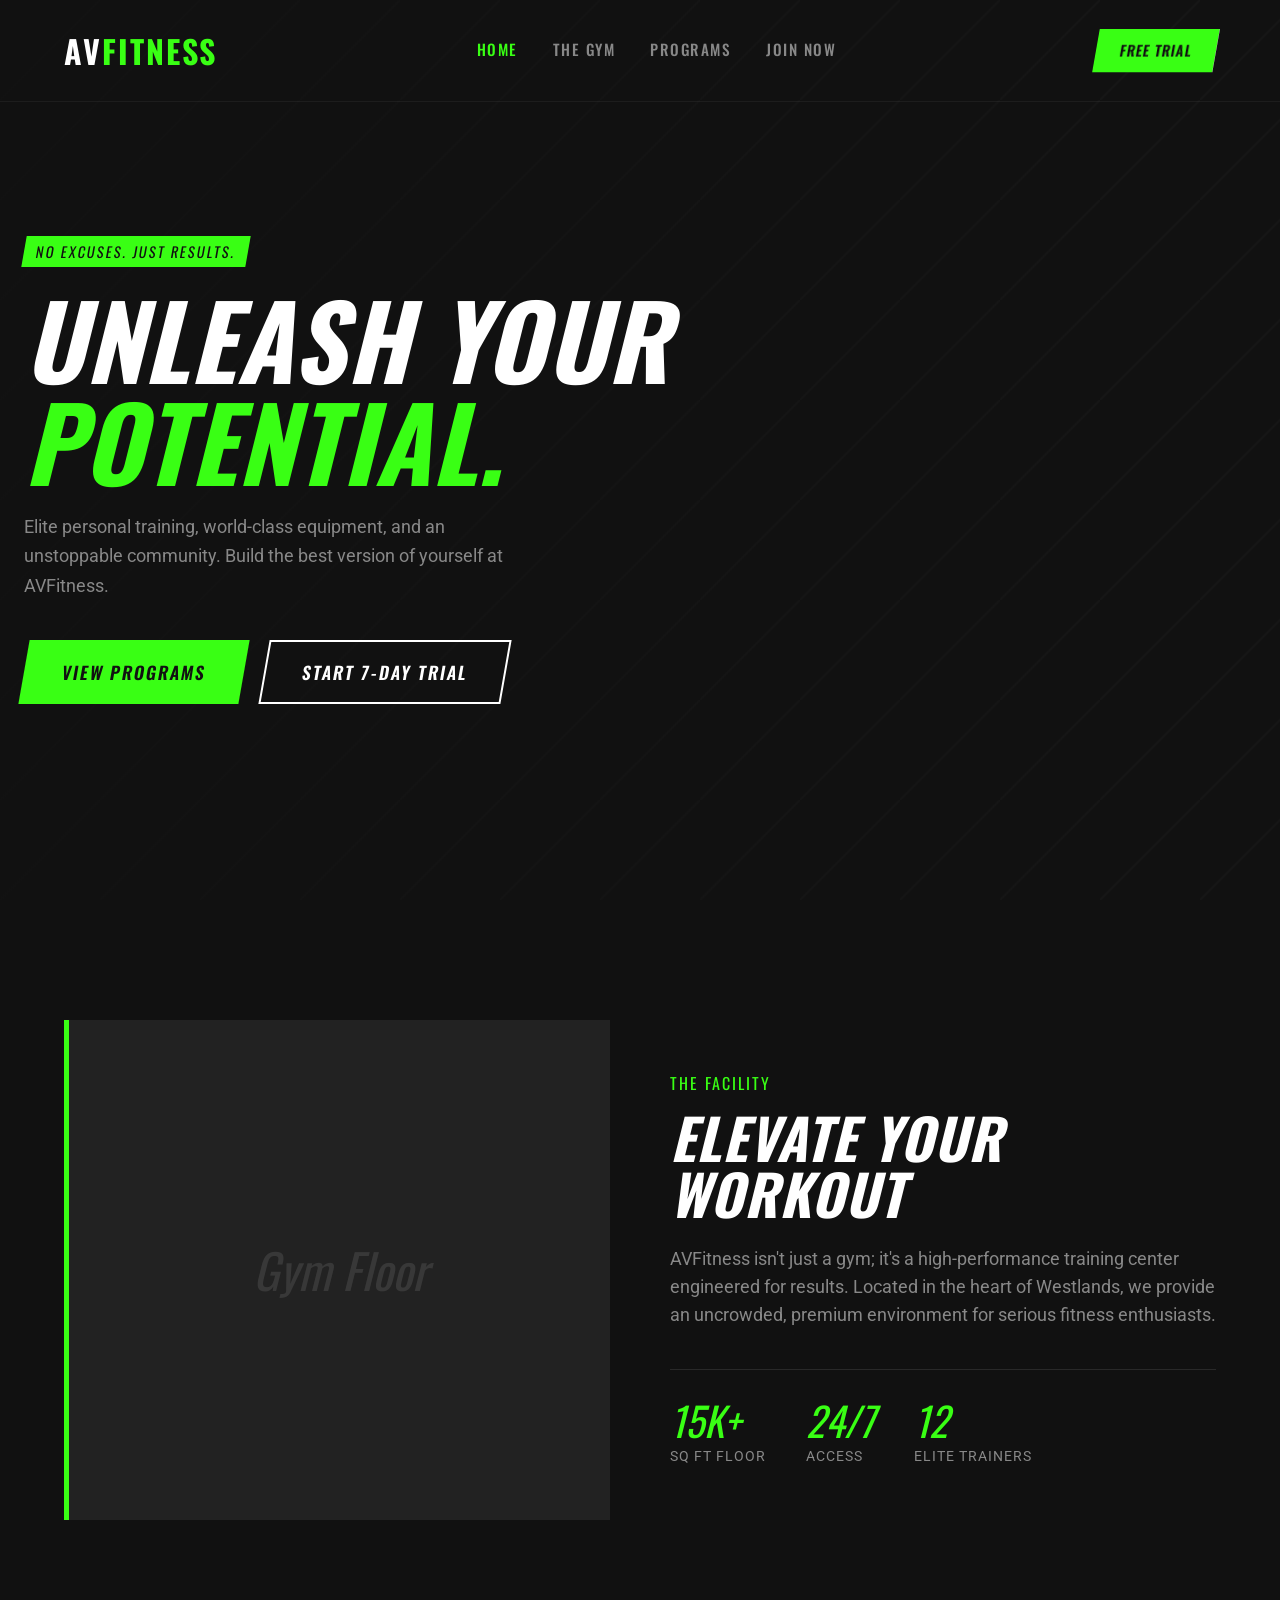
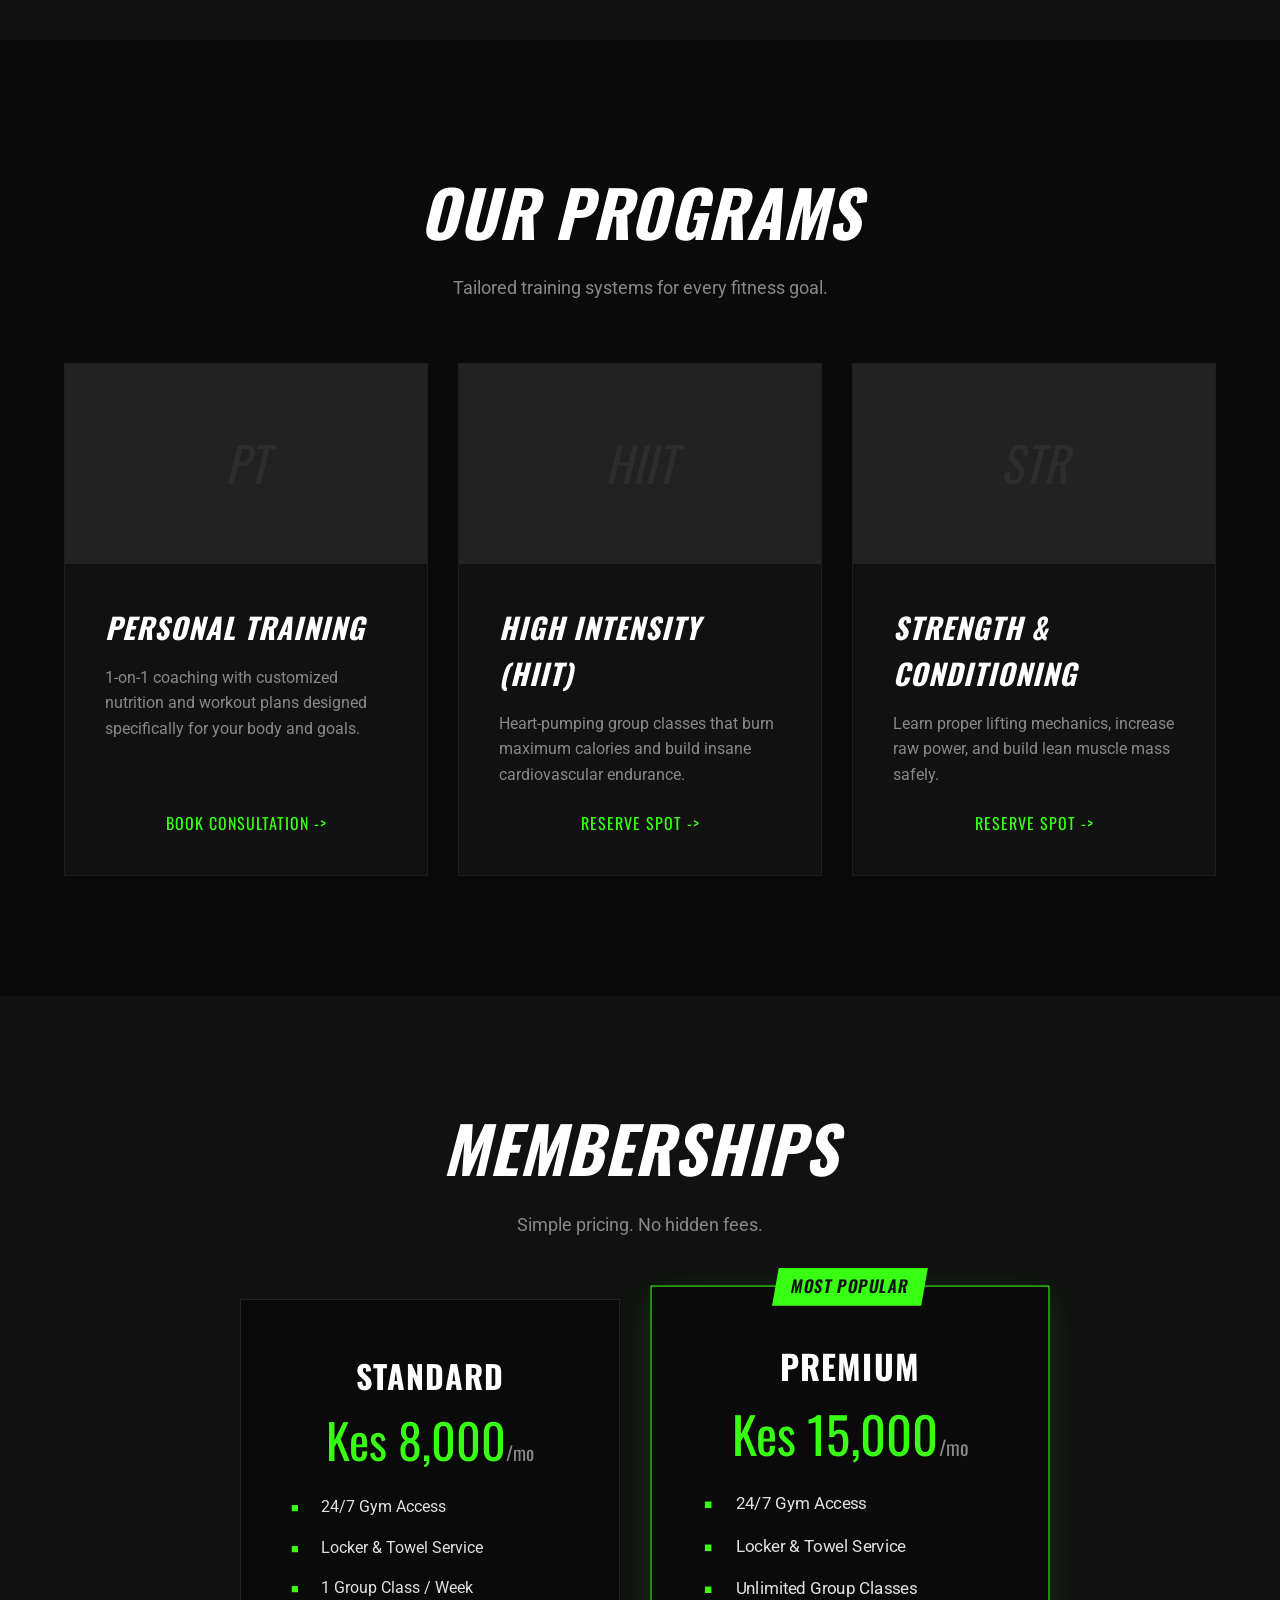
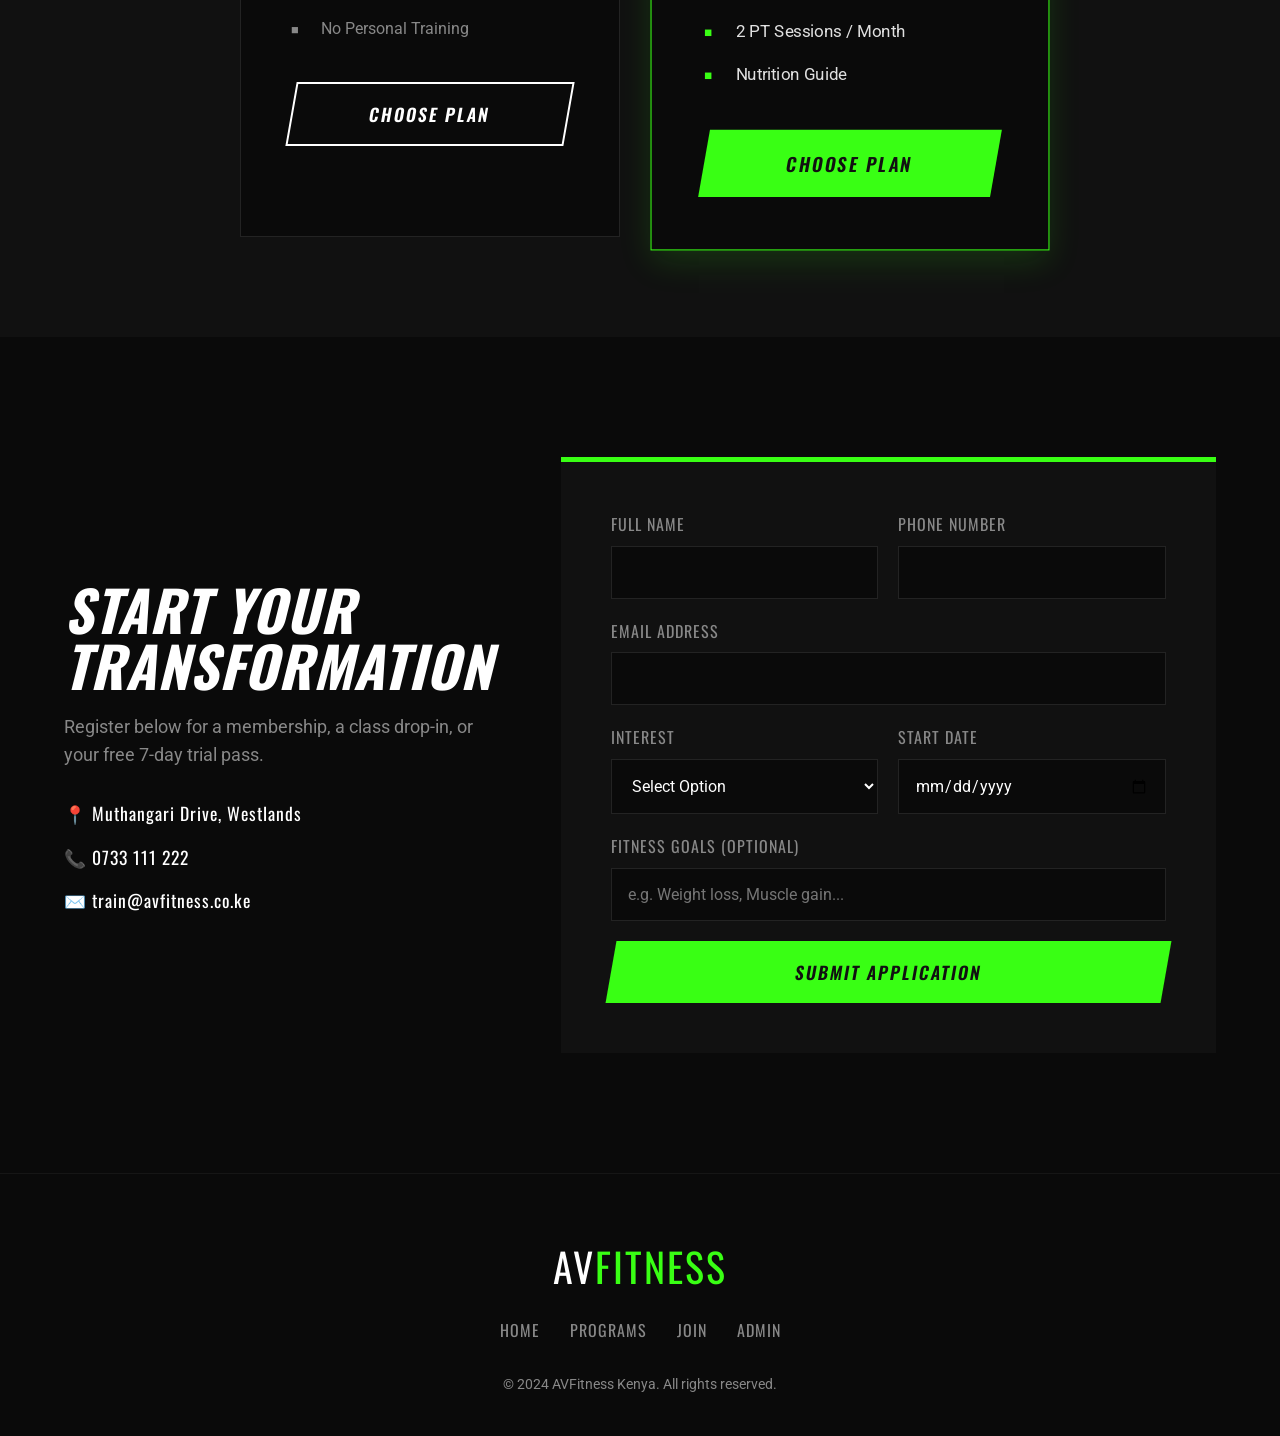
==== index.html @ c587ef17 "Initial commit: AVFitness Kenya" ====
<!DOCTYPE html>
<html lang="en">
<head>
    <meta charset="UTF-8"><meta name="viewport" content="width=device-width,initial-scale=1.0">
    <title>AVFitness Kenya | High-End Gym & Personal Training</title>
    <meta name="description" content="Nairobi's premier fitness destination. State-of-the-art equipment, elite personal trainers, and high-intensity classes to help you achieve your goals.">
    <link href="https://fonts.googleapis.com/css2?family=Oswald:wght@400;500;600;700&family=Roboto:wght@300;400;500;700;900&display=swap" rel="stylesheet">
    <link rel="stylesheet" href="style.css">
</head>
<body>
    <nav class="navbar" id="navbar"><div class="nav-container">
        <a href="#home" class="nav-logo">AV<span>FITNESS</span></a>
        <ul class="nav-links" id="navLinks"><li><a href="#home" class="nav-link active">Home</a></li><li><a href="#about" class="nav-link">The Gym</a></li><li><a href="#programs" class="nav-link">Programs</a></li><li><a href="#booking" class="nav-link">Join Now</a></li></ul>
        <a href="#booking" class="nav-cta">Free Trial</a>
        <button class="hamburger" id="hamburger"><span></span><span></span><span></span></button>
    </div></nav>

    <header id="home" class="hero">
        <div class="hero-bg"></div>
        <div class="hero-content">
            <span class="hero-badge">No Excuses. Just Results.</span>
            <h1>UNLEASH YOUR<br><span class="accent">POTENTIAL.</span></h1>
            <p class="hero-sub">Elite personal training, world-class equipment, and an unstoppable community. Build the best version of yourself at AVFitness.</p>
            <div class="hero-actions">
                <a href="#programs" class="btn btn-primary">View Programs</a>
                <a href="#booking" class="btn btn-outline">Start 7-Day Trial</a>
            </div>
        </div>
    </header>

    <section id="about" class="section dark-section">
        <div class="container"><div class="split-grid">
            <div class="split-img">Gym Floor</div>
            <div class="split-content">
                <span class="tag">The Facility</span>
                <h2>ELEVATE YOUR WORKOUT</h2>
                <p>AVFitness isn't just a gym; it's a high-performance training center engineered for results. Located in the heart of Westlands, we provide an uncrowded, premium environment for serious fitness enthusiasts.</p>
                <div class="stats-row">
                    <div class="stat"><div class="stat-num">15K+</div><div class="stat-label">Sq Ft Floor</div></div>
                    <div class="stat"><div class="stat-num">24/7</div><div class="stat-label">Access</div></div>
                    <div class="stat"><div class="stat-num">12</div><div class="stat-label">Elite Trainers</div></div>
                </div>
            </div>
        </div></div>
    </section>

    <section id="programs" class="section bg-light">
        <div class="container">
            <div class="section-header"><h2>OUR PROGRAMS</h2><p>Tailored training systems for every fitness goal.</p></div>
            <div class="prog-grid">
                <div class="prog-card">
                    <div class="prog-img img-1">PT</div>
                    <div class="prog-content">
                        <h3>Personal Training</h3>
                        <p>1-on-1 coaching with customized nutrition and workout plans designed specifically for your body and goals.</p>
                        <button class="btn-text" onclick="bookProg('Personal Training')">Book Consultation -></button>
                    </div>
                </div>
                <div class="prog-card">
                    <div class="prog-img img-2">HIIT</div>
                    <div class="prog-content">
                        <h3>High Intensity (HIIT)</h3>
                        <p>Heart-pumping group classes that burn maximum calories and build insane cardiovascular endurance.</p>
                        <button class="btn-text" onclick="bookProg('HIIT Class')">Reserve Spot -></button>
                    </div>
                </div>
                <div class="prog-card">
                    <div class="prog-img img-3">STR</div>
                    <div class="prog-content">
                        <h3>Strength & Conditioning</h3>
                        <p>Learn proper lifting mechanics, increase raw power, and build lean muscle mass safely.</p>
                        <button class="btn-text" onclick="bookProg('Strength Conditioning')">Reserve Spot -></button>
                    </div>
                </div>
            </div>
        </div>
    </section>

    <section class="pricing-section">
        <div class="container">
            <div class="section-header"><h2>MEMBERSHIPS</h2><p>Simple pricing. No hidden fees.</p></div>
            <div class="price-grid">
                <div class="price-card">
                    <h3>Standard</h3>
                    <div class="price">Kes 8,000<span>/mo</span></div>
                    <ul class="price-list">
                        <li>24/7 Gym Access</li>
                        <li>Locker & Towel Service</li>
                        <li>1 Group Class / Week</li>
                        <li class="disabled">No Personal Training</li>
                    </ul>
                    <a href="#booking" class="btn btn-outline btn-full" onclick="bookProg('Standard Membership')">Choose Plan</a>
                </div>
                <div class="price-card featured">
                    <div class="badge">Most Popular</div>
                    <h3>Premium</h3>
                    <div class="price">Kes 15,000<span>/mo</span></div>
                    <ul class="price-list">
                        <li>24/7 Gym Access</li>
                        <li>Locker & Towel Service</li>
                        <li>Unlimited Group Classes</li>
                        <li>2 PT Sessions / Month</li>
                        <li>Nutrition Guide</li>
                    </ul>
                    <a href="#booking" class="btn btn-primary btn-full" onclick="bookProg('Premium Membership')">Choose Plan</a>
                </div>
            </div>
        </div>
    </section>

    <section id="booking" class="section booking-section">
        <div class="container"><div class="booking-wrap">
            <div class="booking-info">
                <h2>START YOUR TRANSFORMATION</h2>
                <p>Register below for a membership, a class drop-in, or your free 7-day trial pass.</p>
                <div class="contact-details">
                    <p>📍 Muthangari Drive, Westlands</p>
                    <p>📞 0733 111 222</p>
                    <p>✉️ train@avfitness.co.ke</p>
                </div>
            </div>
            <div class="booking-form-box">
                <form id="bookingForm">
                    <div class="form-row"><div class="form-group"><label>Full Name</label><input type="text" name="name" required></div><div class="form-group"><label>Phone Number</label><input type="tel" name="phone" required></div></div>
                    <div class="form-group"><label>Email Address</label><input type="email" name="email" required></div>
                    <div class="form-row"><div class="form-group"><label>Interest</label><select name="interest" id="interestSelect" required><option value="">Select Option</option><option>Free 7-Day Trial</option><option>Standard Membership</option><option>Premium Membership</option><option>Personal Training</option><option>HIIT Class</option><option>Strength Conditioning</option></select></div><div class="form-group"><label>Start Date</label><input type="date" name="date" required></div></div>
                    <div class="form-group"><label>Fitness Goals (Optional)</label><input type="text" name="goals" placeholder="e.g. Weight loss, Muscle gain..."></div>
                    <button type="submit" class="btn btn-primary btn-full">Submit Application</button>
                </form>
            </div>
        </div></div>
    </section>

    <footer class="footer"><div class="container">
        <div class="f-logo">AV<span>FITNESS</span></div>
        <div class="f-links">
            <a href="#home">Home</a>
            <a href="#programs">Programs</a>
            <a href="#booking">Join</a>
            <a href="admin.html">Admin</a>
        </div>
        <p class="copyright">© 2024 AVFitness Kenya. All rights reserved.</p>
    </div></footer>

    <div class="toast" id="toast"></div>
    <script src="script.js"></script>
</body></html>
---- style.css ----
/* AVFitness Kenya — Neon Green #39FF14 | Charcoal #111111 | White #FFFFFF */
*,*::before,*::after{margin:0;padding:0;box-sizing:border-box}
:root{--primary:#111111;--primary-light:#222222;--accent:#39FF14;--accent-hover:#2ce50e;--bg:#0a0a0a;--white:#ffffff;--text:#e0e0e0;--text-light:#888888;--shadow:0 10px 30px rgba(57,255,20,0.15);--radius:4px;--transition:0.3s ease}
html{scroll-behavior:smooth}body{font-family:'Roboto',sans-serif;background:var(--bg);color:var(--text);line-height:1.6;overflow-x:hidden}
h1,h2,h3,h4{font-family:'Oswald',sans-serif;text-transform:uppercase;color:var(--white);letter-spacing:1px}
.container{max-width:1200px;margin:0 auto;padding:0 24px}a{text-decoration:none;color:inherit;transition:var(--transition)}

.btn{display:inline-flex;align-items:center;padding:16px 36px;font-family:'Oswald',sans-serif;font-weight:600;font-size:1.1rem;letter-spacing:2px;text-transform:uppercase;border:2px solid transparent;cursor:pointer;transition:var(--transition);transform:skewX(-10deg)}.btn span{transform:skewX(10deg)}
.btn-primary{background:var(--accent);color:var(--primary)}.btn-primary:hover{background:var(--accent-hover);box-shadow:var(--shadow)}
.btn-outline{background:transparent;color:var(--white);border-color:var(--white)}.btn-outline:hover{background:var(--white);color:var(--primary)}
.btn-text{background:none;border:none;color:var(--accent);font-family:'Oswald',sans-serif;font-size:1rem;text-transform:uppercase;letter-spacing:1px;cursor:pointer}.btn-text:hover{color:var(--white)}
.btn-full{width:100%;justify-content:center}

.navbar{position:fixed;top:0;left:0;right:0;z-index:1000;padding:25px 0;transition:var(--transition);background:transparent;border-bottom:1px solid rgba(255,255,255,0.05)}.navbar.scrolled{background:var(--primary);padding:15px 0}
.nav-container{max-width:1200px;margin:0 auto;padding:0 24px;display:flex;align-items:center;justify-content:space-between}
.nav-logo{font-family:'Oswald',sans-serif;font-size:2rem;font-weight:700;color:var(--white);letter-spacing:2px}.nav-logo span{color:var(--accent)}
.nav-links{display:flex;list-style:none;gap:35px}.nav-link{color:var(--text-light);font-size:0.95rem;text-transform:uppercase;letter-spacing:1.5px;font-weight:500;font-family:'Oswald',sans-serif}.nav-link:hover,.nav-link.active{color:var(--accent)}
.nav-cta{padding:10px 24px;background:var(--accent);color:var(--primary);font-family:'Oswald',sans-serif;font-size:0.9rem;text-transform:uppercase;letter-spacing:1px;transform:skewX(-10deg);font-weight:600}.nav-cta:hover{background:var(--white)}
.hamburger{display:none;background:none;border:none;cursor:pointer;padding:8px}.hamburger span{display:block;width:24px;height:3px;background:var(--white);margin:5px 0;transition:var(--transition)}

.hero{min-height:100vh;display:flex;align-items:center;padding:120px 24px 80px;position:relative;background:linear-gradient(90deg,rgba(17,17,17,0.95) 0%,rgba(17,17,17,0.7) 100%),url('data:image/svg+xml;utf8,<svg width="100" height="100" xmlns="http://www.w3.org/2000/svg"><rect width="100" height="100" fill="%23111"/><line x1="0" y1="100" x2="100" y2="0" stroke="%23222" stroke-width="2"/></svg>')}
.hero-content{position:relative;z-index:2;max-width:700px}
.hero-badge{display:inline-block;color:var(--primary);background:var(--accent);padding:4px 12px;font-family:'Oswald',sans-serif;font-size:0.9rem;text-transform:uppercase;letter-spacing:2px;margin-bottom:20px;transform:skewX(-10deg)}
.hero h1{font-size:clamp(4rem,8vw,6.5rem);line-height:1;margin-bottom:20px;font-style:italic}.hero h1 .accent{color:var(--accent)}
.hero-sub{font-size:1.15rem;color:var(--text-light);margin-bottom:40px;max-width:500px}
.hero-actions{display:flex;gap:20px;flex-wrap:wrap}

.section{padding:120px 0}.dark-section{background:var(--primary)}
.section-header{text-align:center;margin-bottom:60px}
.tag{display:inline-block;color:var(--accent);font-family:'Oswald',sans-serif;font-size:1rem;letter-spacing:2px;margin-bottom:12px;text-transform:uppercase}
.section-header h2{font-size:clamp(3rem,5vw,4rem);margin-bottom:12px;font-style:italic}.section-header p{color:var(--text-light);font-size:1.1rem}

.split-grid{display:grid;grid-template-columns:1fr 1fr;gap:60px;align-items:center}
.split-img{height:500px;background:var(--primary-light);border-left:5px solid var(--accent);display:flex;align-items:center;justify-content:center;color:rgba(255,255,255,0.1);font-family:'Oswald',sans-serif;font-size:3rem;font-style:italic}
.split-content h2{font-size:3.5rem;margin-bottom:24px;line-height:1;font-style:italic}.split-content p{color:var(--text-light);margin-bottom:40px;font-size:1.1rem}
.stats-row{display:flex;gap:40px;border-top:1px solid rgba(255,255,255,0.1);padding-top:30px}
.stat-num{font-family:'Oswald',sans-serif;font-size:2.5rem;color:var(--accent);line-height:1;margin-bottom:5px;font-style:italic}.stat-label{font-size:0.9rem;color:var(--text-light);text-transform:uppercase;letter-spacing:1px}

.prog-grid{display:grid;grid-template-columns:repeat(3,1fr);gap:30px}
.prog-card{background:var(--primary);border:1px solid rgba(255,255,255,0.05);transition:var(--transition);display:flex;flex-direction:column}
.prog-card:hover{border-color:var(--accent);transform:translateY(-10px);box-shadow:var(--shadow)}
.prog-img{height:200px;background:var(--primary-light);display:flex;align-items:center;justify-content:center;font-family:'Oswald',sans-serif;font-size:3rem;color:rgba(255,255,255,0.05);font-style:italic}
.prog-content{padding:40px;flex:1;display:flex;flex-direction:column}
.prog-content h3{font-size:1.8rem;margin-bottom:15px;font-style:italic}.prog-content p{color:var(--text-light);margin-bottom:24px;flex:1}

.pricing-section{background:var(--primary);padding:100px 0}
.price-grid{display:grid;grid-template-columns:repeat(2,1fr);gap:40px;max-width:800px;margin:0 auto}
.price-card{background:var(--bg);padding:50px;border:1px solid rgba(255,255,255,0.1);text-align:center;position:relative}
.price-card.featured{border-color:var(--accent);transform:scale(1.05);box-shadow:var(--shadow)}
.badge{position:absolute;top:0;left:50%;transform:translateX(-50%) translateY(-50%) skewX(-10deg);background:var(--accent);color:var(--primary);padding:5px 15px;font-family:'Oswald',sans-serif;text-transform:uppercase;font-weight:600;letter-spacing:1px}
.price-card h3{font-size:2rem;margin-bottom:15px}.price{font-family:'Oswald',sans-serif;font-size:3rem;color:var(--accent);margin-bottom:30px;line-height:1}.price span{font-size:1.2rem;color:var(--text-light)}
.price-list{list-style:none;margin-bottom:40px;text-align:left}.price-list li{margin-bottom:15px;padding-left:30px;position:relative;color:var(--text)}.price-list li::before{content:'■';position:absolute;left:0;color:var(--accent);font-size:0.8rem;top:4px}.price-list li.disabled{color:var(--text-light)}.price-list li.disabled::before{color:var(--text-light)}

.booking-wrap{display:grid;grid-template-columns:1fr 1.5fr;gap:60px;align-items:center}
.booking-info h2{font-size:3.5rem;margin-bottom:20px;line-height:1;font-style:italic}.booking-info p{color:var(--text-light);margin-bottom:30px;font-size:1.1rem}
.contact-details p{margin-bottom:15px;font-family:'Oswald',sans-serif;font-size:1.1rem;letter-spacing:1px;color:var(--white)}

.booking-form-box{background:var(--primary);padding:50px;border-top:5px solid var(--accent)}
.form-row{display:grid;grid-template-columns:1fr 1fr;gap:20px}.form-group{margin-bottom:20px}
.form-group label{display:block;margin-bottom:8px;font-family:'Oswald',sans-serif;color:var(--text-light);text-transform:uppercase;letter-spacing:1px}
.form-group input,.form-group select{width:100%;padding:16px;border:1px solid rgba(255,255,255,0.1);background:var(--bg);color:var(--white);font-family:'Roboto',sans-serif;font-size:1rem;transition:var(--transition);outline:none}
.form-group input:focus,.form-group select:focus{border-color:var(--accent)}

.footer{background:var(--bg);color:var(--text-light);padding:60px 0 40px;text-align:center;border-top:1px solid rgba(255,255,255,0.05)}
.f-logo{font-family:'Oswald',sans-serif;font-size:2.5rem;color:var(--white);margin-bottom:20px;letter-spacing:2px}.f-logo span{color:var(--accent)}
.f-links{display:flex;justify-content:center;gap:30px;margin-bottom:30px;font-family:'Oswald',sans-serif;text-transform:uppercase;letter-spacing:1px}.f-links a:hover{color:var(--accent)}
.copyright{font-size:0.9rem}

.toast{position:fixed;bottom:40px;right:40px;background:var(--accent);color:var(--primary);padding:16px 32px;font-family:'Oswald',sans-serif;font-size:1.1rem;letter-spacing:1px;text-transform:uppercase;z-index:3000;opacity:0;transform:translateY(20px) skewX(-10deg);transition:var(--transition);pointer-events:none;box-shadow:var(--shadow)}.toast.show{opacity:1;transform:translateY(0) skewX(-10deg)}

@media(max-width:992px){.split-grid{grid-template-columns:1fr}.prog-grid{grid-template-columns:1fr}.price-grid{grid-template-columns:1fr}.booking-wrap{grid-template-columns:1fr}}
@media(max-width:768px){.nav-links{display:none;flex-direction:column;position:absolute;top:100%;left:0;right:0;background:var(--primary);padding:24px;border-bottom:1px solid rgba(255,255,255,0.1)}.nav-links.active{display:flex}.nav-cta{display:none}.hamburger{display:block}.form-row{grid-template-columns:1fr}.booking-form-box{padding:30px}}
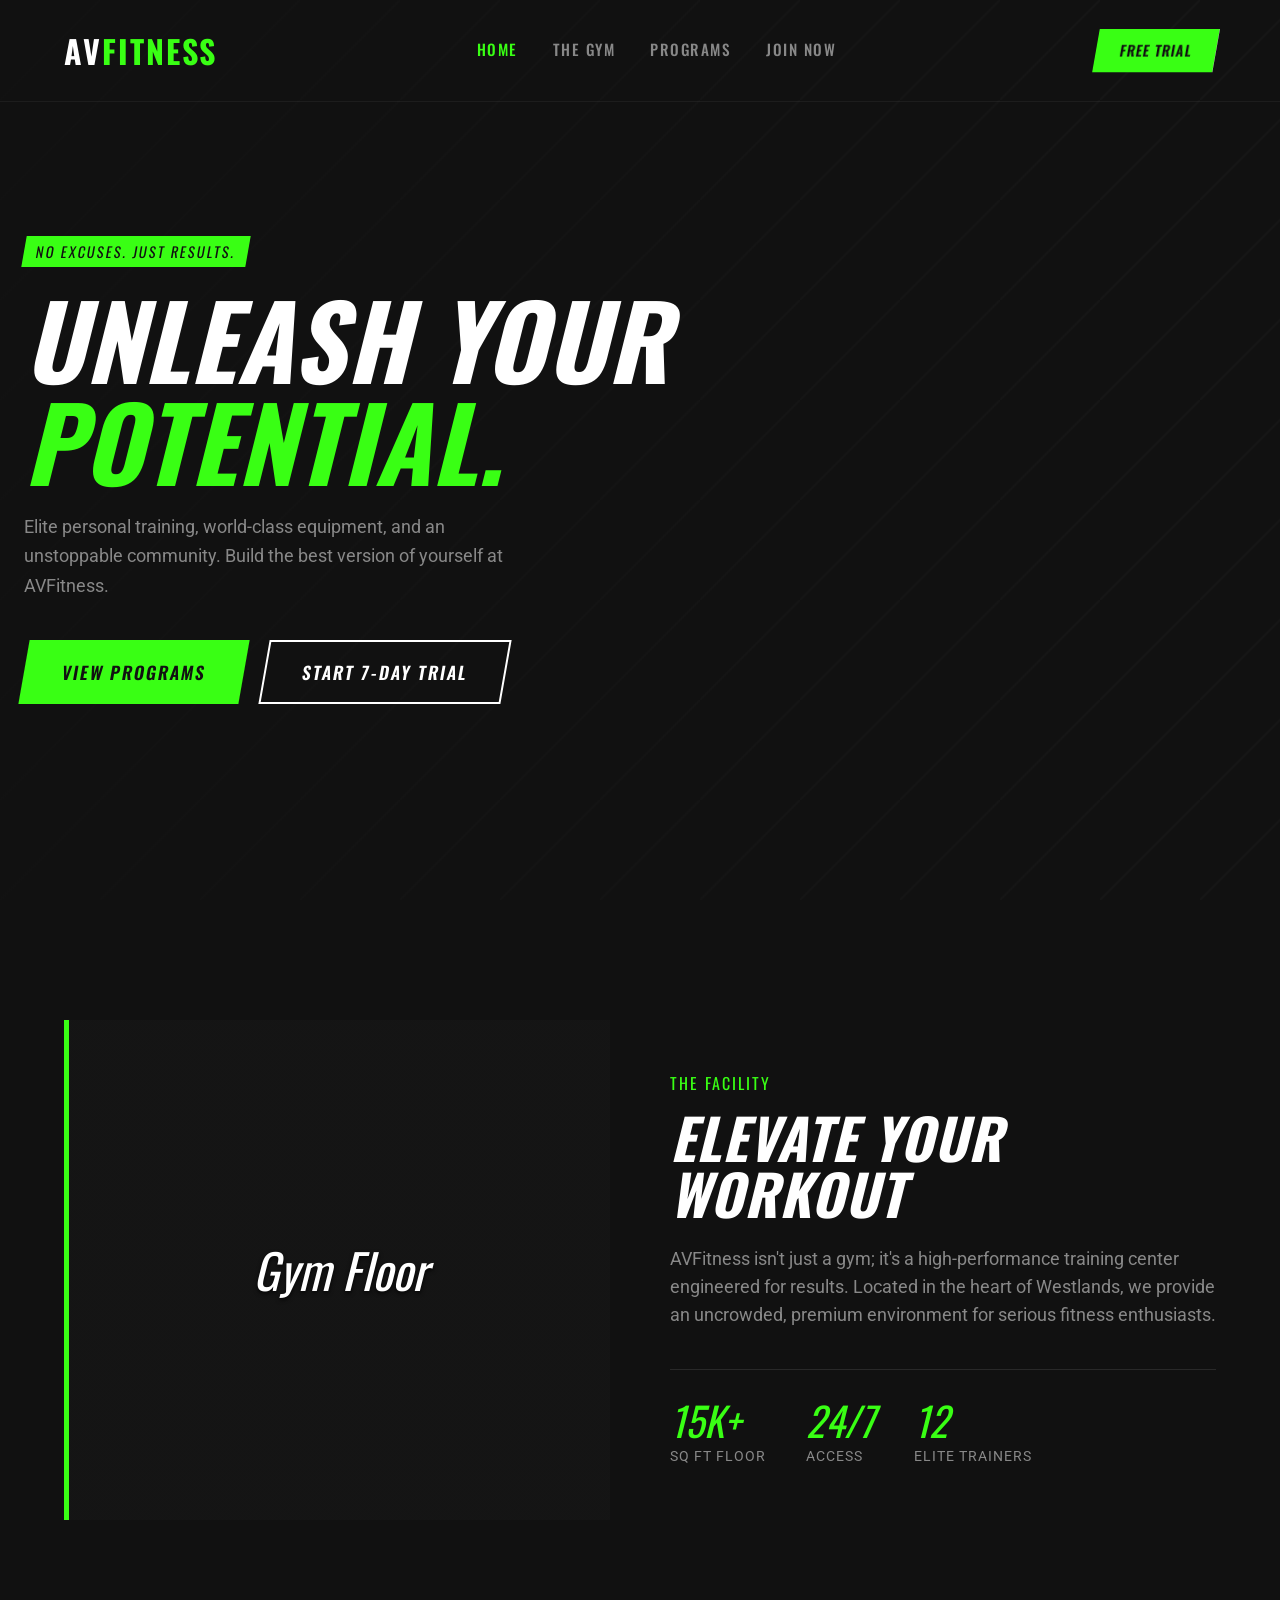
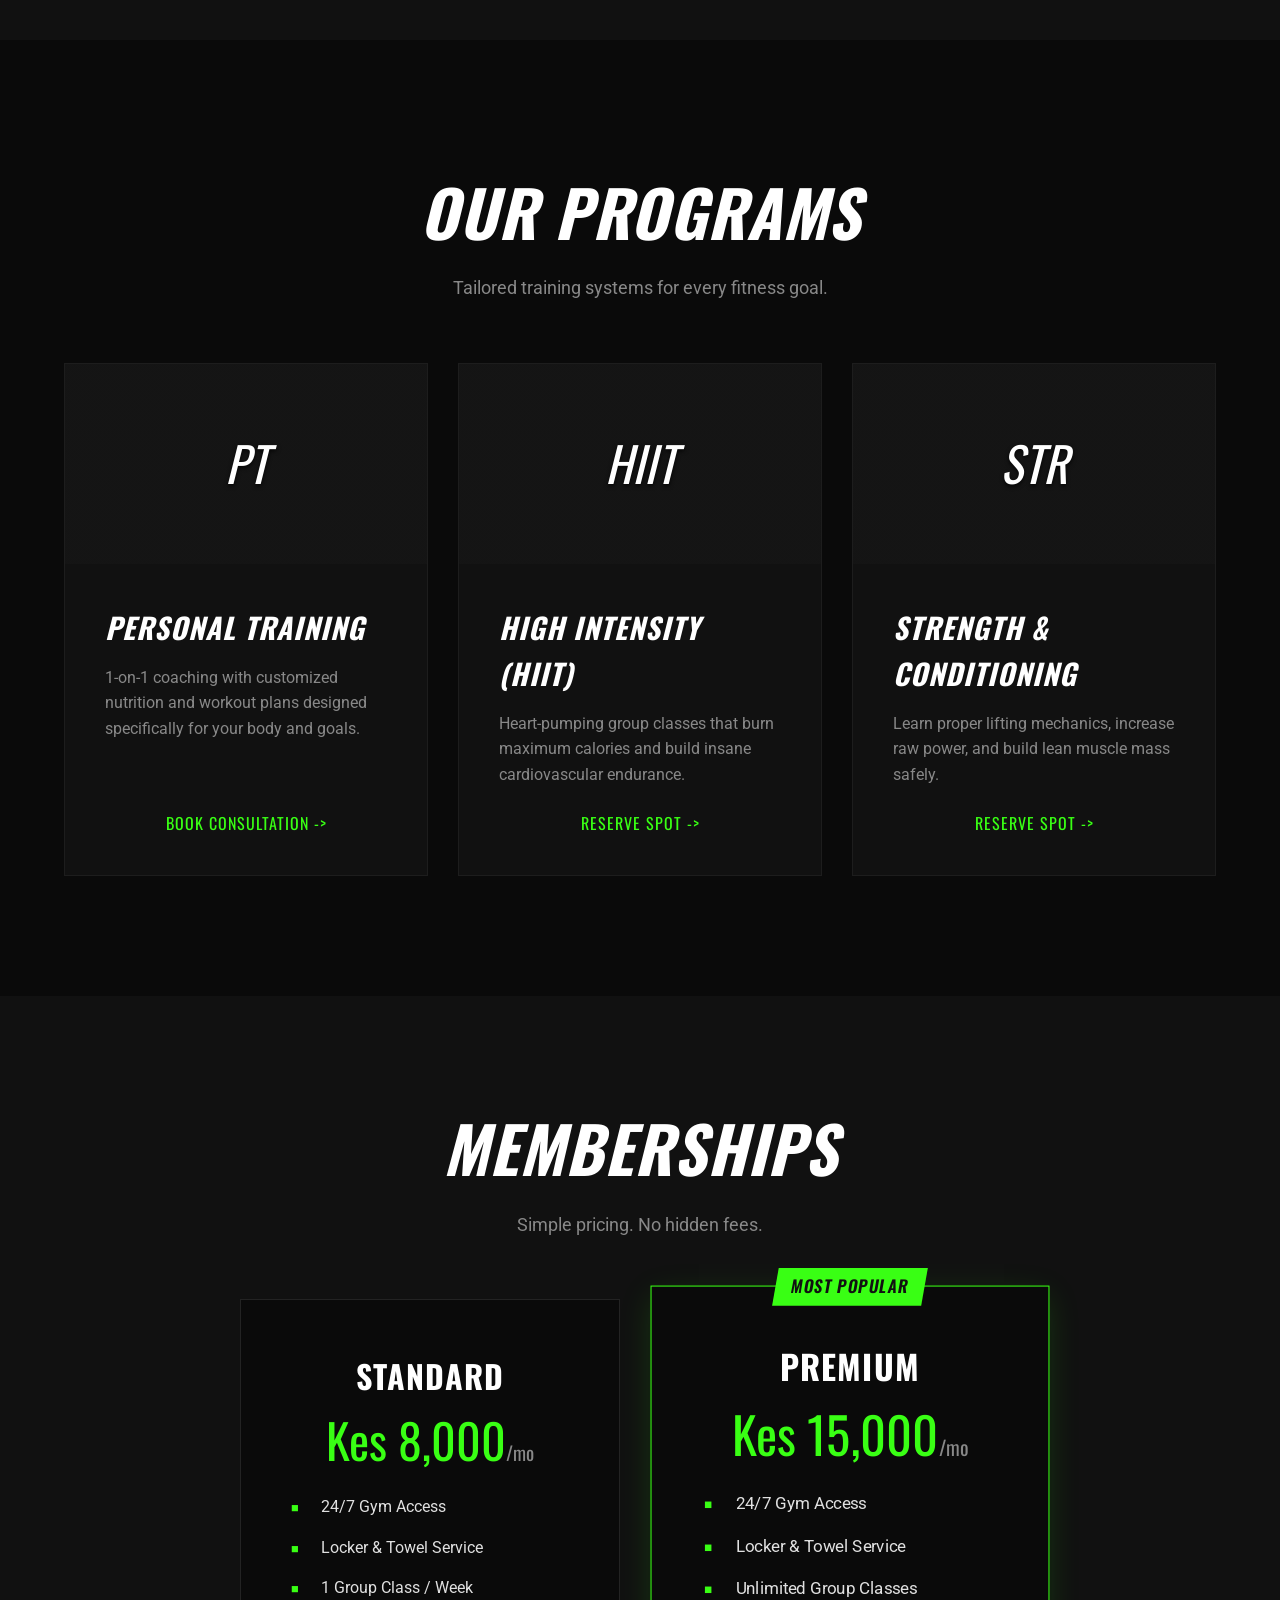
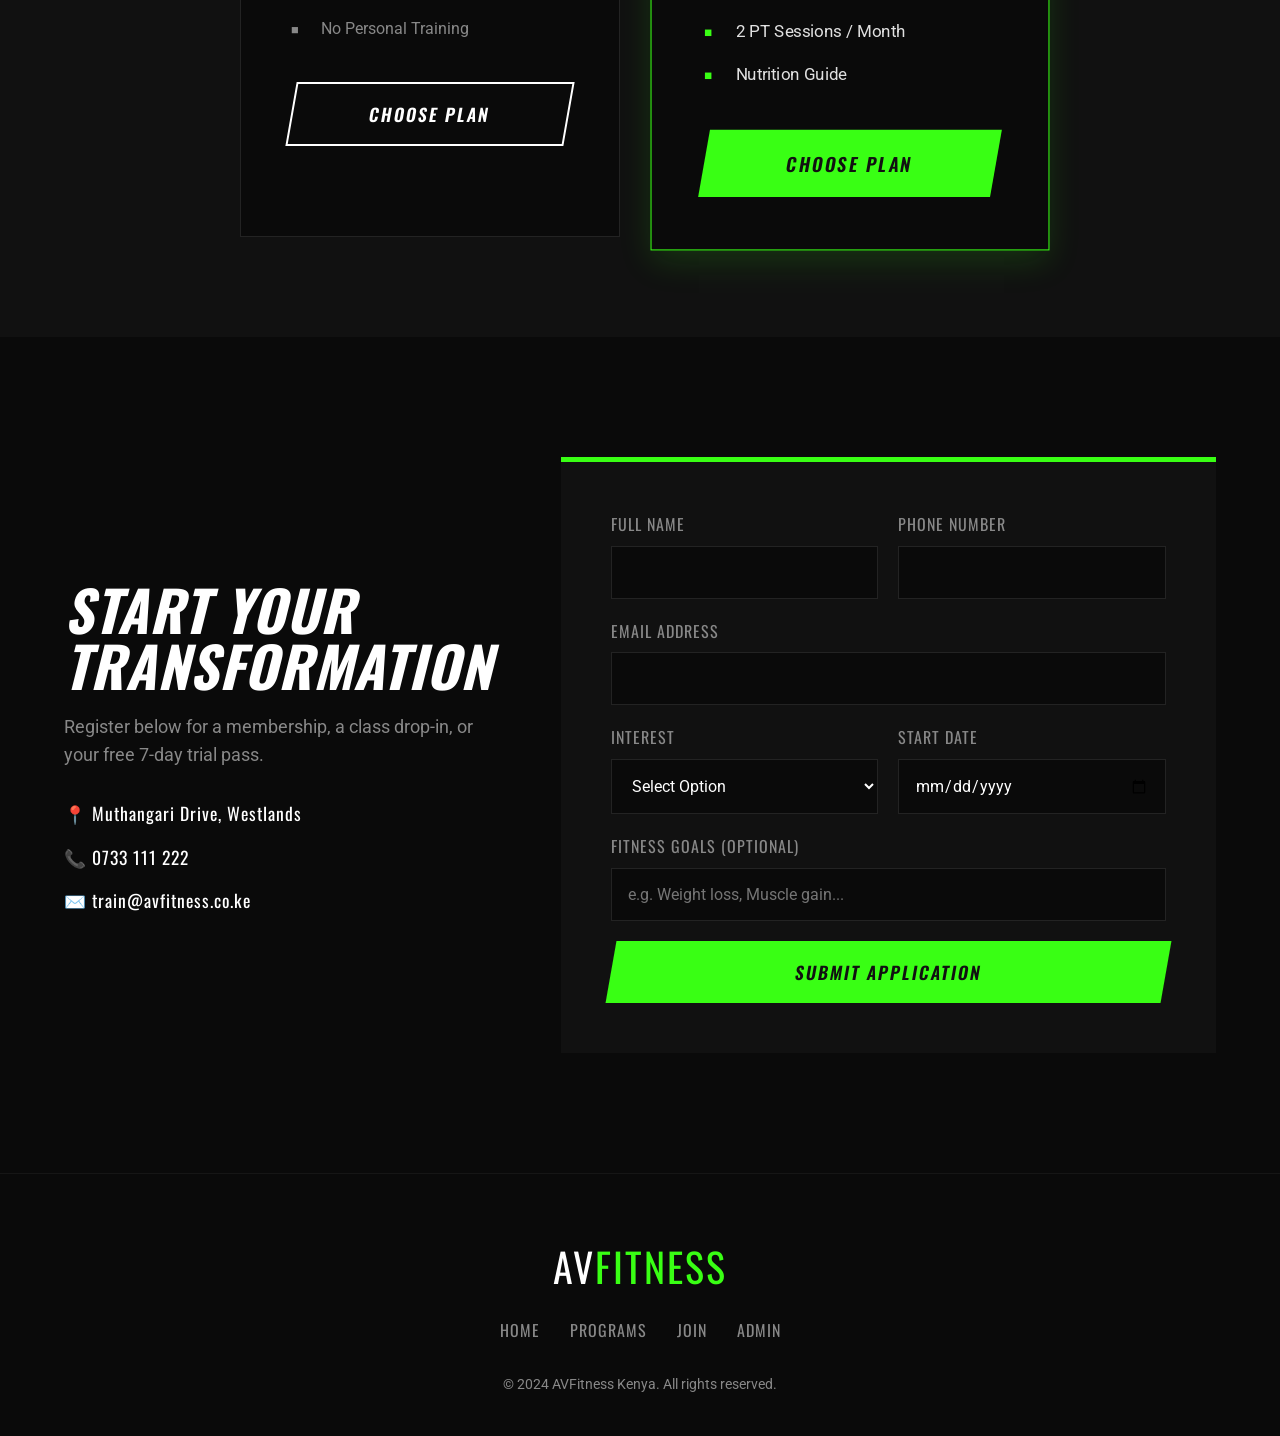
==== commit f8a938ff: "Fix layout and perfectly inject background images" ====
--- a/index.html
+++ b/index.html
@@ -1,147 +1,141 @@
 <!DOCTYPE html>
+
 <html lang="en">
 <head>
-    <meta charset="UTF-8"><meta name="viewport" content="width=device-width,initial-scale=1.0">
-    <title>AVFitness Kenya | High-End Gym & Personal Training</title>
-    <meta name="description" content="Nairobi's premier fitness destination. State-of-the-art equipment, elite personal trainers, and high-intensity classes to help you achieve your goals.">
-    <link href="https://fonts.googleapis.com/css2?family=Oswald:wght@400;500;600;700&family=Roboto:wght@300;400;500;700;900&display=swap" rel="stylesheet">
-    <link rel="stylesheet" href="style.css">
+<meta charset="utf-8"/><meta content="width=device-width,initial-scale=1.0" name="viewport"/>
+<title>AVFitness Kenya | High-End Gym &amp; Personal Training</title>
+<meta content="Nairobi's premier fitness destination. State-of-the-art equipment, elite personal trainers, and high-intensity classes to help you achieve your goals." name="description"/>
+<link href="https://fonts.googleapis.com/css2?family=Oswald:wght@400;500;600;700&amp;family=Roboto:wght@300;400;500;700;900&amp;display=swap" rel="stylesheet"/>
+<link href="style.css" rel="stylesheet"/>
 </head>
 <body>
-    <nav class="navbar" id="navbar"><div class="nav-container">
-        <a href="#home" class="nav-logo">AV<span>FITNESS</span></a>
-        <ul class="nav-links" id="navLinks"><li><a href="#home" class="nav-link active">Home</a></li><li><a href="#about" class="nav-link">The Gym</a></li><li><a href="#programs" class="nav-link">Programs</a></li><li><a href="#booking" class="nav-link">Join Now</a></li></ul>
-        <a href="#booking" class="nav-cta">Free Trial</a>
-        <button class="hamburger" id="hamburger"><span></span><span></span><span></span></button>
-    </div></nav>
-
-    <header id="home" class="hero">
-        <div class="hero-bg"></div>
-        <div class="hero-content">
-            <span class="hero-badge">No Excuses. Just Results.</span>
-            <h1>UNLEASH YOUR<br><span class="accent">POTENTIAL.</span></h1>
-            <p class="hero-sub">Elite personal training, world-class equipment, and an unstoppable community. Build the best version of yourself at AVFitness.</p>
-            <div class="hero-actions">
-                <a href="#programs" class="btn btn-primary">View Programs</a>
-                <a href="#booking" class="btn btn-outline">Start 7-Day Trial</a>
-            </div>
-        </div>
-    </header>
-
-    <section id="about" class="section dark-section">
-        <div class="container"><div class="split-grid">
-            <div class="split-img">Gym Floor</div>
-            <div class="split-content">
-                <span class="tag">The Facility</span>
-                <h2>ELEVATE YOUR WORKOUT</h2>
-                <p>AVFitness isn't just a gym; it's a high-performance training center engineered for results. Located in the heart of Westlands, we provide an uncrowded, premium environment for serious fitness enthusiasts.</p>
-                <div class="stats-row">
-                    <div class="stat"><div class="stat-num">15K+</div><div class="stat-label">Sq Ft Floor</div></div>
-                    <div class="stat"><div class="stat-num">24/7</div><div class="stat-label">Access</div></div>
-                    <div class="stat"><div class="stat-num">12</div><div class="stat-label">Elite Trainers</div></div>
-                </div>
-            </div>
-        </div></div>
-    </section>
-
-    <section id="programs" class="section bg-light">
-        <div class="container">
-            <div class="section-header"><h2>OUR PROGRAMS</h2><p>Tailored training systems for every fitness goal.</p></div>
-            <div class="prog-grid">
-                <div class="prog-card">
-                    <div class="prog-img img-1">PT</div>
-                    <div class="prog-content">
-                        <h3>Personal Training</h3>
-                        <p>1-on-1 coaching with customized nutrition and workout plans designed specifically for your body and goals.</p>
-                        <button class="btn-text" onclick="bookProg('Personal Training')">Book Consultation -></button>
-                    </div>
-                </div>
-                <div class="prog-card">
-                    <div class="prog-img img-2">HIIT</div>
-                    <div class="prog-content">
-                        <h3>High Intensity (HIIT)</h3>
-                        <p>Heart-pumping group classes that burn maximum calories and build insane cardiovascular endurance.</p>
-                        <button class="btn-text" onclick="bookProg('HIIT Class')">Reserve Spot -></button>
-                    </div>
-                </div>
-                <div class="prog-card">
-                    <div class="prog-img img-3">STR</div>
-                    <div class="prog-content">
-                        <h3>Strength & Conditioning</h3>
-                        <p>Learn proper lifting mechanics, increase raw power, and build lean muscle mass safely.</p>
-                        <button class="btn-text" onclick="bookProg('Strength Conditioning')">Reserve Spot -></button>
-                    </div>
-                </div>
-            </div>
-        </div>
-    </section>
-
-    <section class="pricing-section">
-        <div class="container">
-            <div class="section-header"><h2>MEMBERSHIPS</h2><p>Simple pricing. No hidden fees.</p></div>
-            <div class="price-grid">
-                <div class="price-card">
-                    <h3>Standard</h3>
-                    <div class="price">Kes 8,000<span>/mo</span></div>
-                    <ul class="price-list">
-                        <li>24/7 Gym Access</li>
-                        <li>Locker & Towel Service</li>
-                        <li>1 Group Class / Week</li>
-                        <li class="disabled">No Personal Training</li>
-                    </ul>
-                    <a href="#booking" class="btn btn-outline btn-full" onclick="bookProg('Standard Membership')">Choose Plan</a>
-                </div>
-                <div class="price-card featured">
-                    <div class="badge">Most Popular</div>
-                    <h3>Premium</h3>
-                    <div class="price">Kes 15,000<span>/mo</span></div>
-                    <ul class="price-list">
-                        <li>24/7 Gym Access</li>
-                        <li>Locker & Towel Service</li>
-                        <li>Unlimited Group Classes</li>
-                        <li>2 PT Sessions / Month</li>
-                        <li>Nutrition Guide</li>
-                    </ul>
-                    <a href="#booking" class="btn btn-primary btn-full" onclick="bookProg('Premium Membership')">Choose Plan</a>
-                </div>
-            </div>
-        </div>
-    </section>
-
-    <section id="booking" class="section booking-section">
-        <div class="container"><div class="booking-wrap">
-            <div class="booking-info">
-                <h2>START YOUR TRANSFORMATION</h2>
-                <p>Register below for a membership, a class drop-in, or your free 7-day trial pass.</p>
-                <div class="contact-details">
-                    <p>📍 Muthangari Drive, Westlands</p>
-                    <p>📞 0733 111 222</p>
-                    <p>✉️ train@avfitness.co.ke</p>
-                </div>
-            </div>
-            <div class="booking-form-box">
-                <form id="bookingForm">
-                    <div class="form-row"><div class="form-group"><label>Full Name</label><input type="text" name="name" required></div><div class="form-group"><label>Phone Number</label><input type="tel" name="phone" required></div></div>
-                    <div class="form-group"><label>Email Address</label><input type="email" name="email" required></div>
-                    <div class="form-row"><div class="form-group"><label>Interest</label><select name="interest" id="interestSelect" required><option value="">Select Option</option><option>Free 7-Day Trial</option><option>Standard Membership</option><option>Premium Membership</option><option>Personal Training</option><option>HIIT Class</option><option>Strength Conditioning</option></select></div><div class="form-group"><label>Start Date</label><input type="date" name="date" required></div></div>
-                    <div class="form-group"><label>Fitness Goals (Optional)</label><input type="text" name="goals" placeholder="e.g. Weight loss, Muscle gain..."></div>
-                    <button type="submit" class="btn btn-primary btn-full">Submit Application</button>
-                </form>
-            </div>
-        </div></div>
-    </section>
-
-    <footer class="footer"><div class="container">
-        <div class="f-logo">AV<span>FITNESS</span></div>
-        <div class="f-links">
-            <a href="#home">Home</a>
-            <a href="#programs">Programs</a>
-            <a href="#booking">Join</a>
-            <a href="admin.html">Admin</a>
-        </div>
-        <p class="copyright">© 2024 AVFitness Kenya. All rights reserved.</p>
-    </div></footer>
-
-    <div class="toast" id="toast"></div>
-    <script src="script.js"></script>
+<nav class="navbar" id="navbar"><div class="nav-container">
+<a class="nav-logo" href="#home">AV<span>FITNESS</span></a>
+<ul class="nav-links" id="navLinks"><li><a class="nav-link active" href="#home">Home</a></li><li><a class="nav-link" href="#about">The Gym</a></li><li><a class="nav-link" href="#programs">Programs</a></li><li><a class="nav-link" href="#booking">Join Now</a></li></ul>
+<a class="nav-cta" href="#booking">Free Trial</a>
+<button class="hamburger" id="hamburger"><span></span><span></span><span></span></button>
+</div></nav>
+<header class="hero" id="home">
+<div class="hero-bg" style=" background-image: linear-gradient(rgba(0,0,0,0.6), rgba(0,0,0,0.6)), url('https://loremflickr.com/1200/800/luxury,gym,fitness?lock=100') !important; background-size: cover !important; background-position: center !important;"></div>
+<div class="hero-content">
+<span class="hero-badge">No Excuses. Just Results.</span>
+<h1>UNLEASH YOUR<br/><span class="accent">POTENTIAL.</span></h1>
+<p class="hero-sub">Elite personal training, world-class equipment, and an unstoppable community. Build the best version of yourself at AVFitness.</p>
+<div class="hero-actions">
+<a class="btn btn-primary" href="#programs">View Programs</a>
+<a class="btn btn-outline" href="#booking">Start 7-Day Trial</a>
+</div>
+</div>
+</header>
+<section class="section dark-section" id="about">
+<div class="container"><div class="split-grid">
+<div class="split-img" style=" background-image: linear-gradient(rgba(0,0,0,0.4), rgba(0,0,0,0.4)), url('https://loremflickr.com/800/600/Gym,Floor?lock=1') !important; background-size: cover !important; background-position: center !important; color: white !important; text-shadow: 0 2px 4px rgba(0,0,0,0.8);">Gym Floor</div>
+<div class="split-content">
+<span class="tag">The Facility</span>
+<h2>ELEVATE YOUR WORKOUT</h2>
+<p>AVFitness isn't just a gym; it's a high-performance training center engineered for results. Located in the heart of Westlands, we provide an uncrowded, premium environment for serious fitness enthusiasts.</p>
+<div class="stats-row">
+<div class="stat"><div class="stat-num">15K+</div><div class="stat-label">Sq Ft Floor</div></div>
+<div class="stat"><div class="stat-num">24/7</div><div class="stat-label">Access</div></div>
+<div class="stat"><div class="stat-num">12</div><div class="stat-label">Elite Trainers</div></div>
+</div>
+</div>
+</div></div>
+</section>
+<section class="section bg-light" id="programs">
+<div class="container">
+<div class="section-header"><h2>OUR PROGRAMS</h2><p>Tailored training systems for every fitness goal.</p></div>
+<div class="prog-grid">
+<div class="prog-card">
+<div class="prog-img img-1" style=" background-image: linear-gradient(rgba(0,0,0,0.4), rgba(0,0,0,0.4)), url('https://loremflickr.com/800/600/luxury,gym,fitness?lock=2') !important; background-size: cover !important; background-position: center !important; color: white !important; text-shadow: 0 2px 4px rgba(0,0,0,0.8);">PT</div>
+<div class="prog-content">
+<h3>Personal Training</h3>
+<p>1-on-1 coaching with customized nutrition and workout plans designed specifically for your body and goals.</p>
+<button class="btn-text" onclick="bookProg('Personal Training')">Book Consultation -&gt;</button>
+</div>
+</div>
+<div class="prog-card">
+<div class="prog-img img-2" style=" background-image: linear-gradient(rgba(0,0,0,0.4), rgba(0,0,0,0.4)), url('https://loremflickr.com/800/600/HIIT?lock=3') !important; background-size: cover !important; background-position: center !important; color: white !important; text-shadow: 0 2px 4px rgba(0,0,0,0.8);">HIIT</div>
+<div class="prog-content">
+<h3>High Intensity (HIIT)</h3>
+<p>Heart-pumping group classes that burn maximum calories and build insane cardiovascular endurance.</p>
+<button class="btn-text" onclick="bookProg('HIIT Class')">Reserve Spot -&gt;</button>
+</div>
+</div>
+<div class="prog-card">
+<div class="prog-img img-3" style=" background-image: linear-gradient(rgba(0,0,0,0.4), rgba(0,0,0,0.4)), url('https://loremflickr.com/800/600/luxury,gym,fitness?lock=4') !important; background-size: cover !important; background-position: center !important; color: white !important; text-shadow: 0 2px 4px rgba(0,0,0,0.8);">STR</div>
+<div class="prog-content">
+<h3>Strength &amp; Conditioning</h3>
+<p>Learn proper lifting mechanics, increase raw power, and build lean muscle mass safely.</p>
+<button class="btn-text" onclick="bookProg('Strength Conditioning')">Reserve Spot -&gt;</button>
+</div>
+</div>
+</div>
+</div>
+</section>
+<section class="pricing-section">
+<div class="container">
+<div class="section-header"><h2>MEMBERSHIPS</h2><p>Simple pricing. No hidden fees.</p></div>
+<div class="price-grid">
+<div class="price-card">
+<h3>Standard</h3>
+<div class="price">Kes 8,000<span>/mo</span></div>
+<ul class="price-list">
+<li>24/7 Gym Access</li>
+<li>Locker &amp; Towel Service</li>
+<li>1 Group Class / Week</li>
+<li class="disabled">No Personal Training</li>
+</ul>
+<a class="btn btn-outline btn-full" href="#booking" onclick="bookProg('Standard Membership')">Choose Plan</a>
+</div>
+<div class="price-card featured">
+<div class="badge">Most Popular</div>
+<h3>Premium</h3>
+<div class="price">Kes 15,000<span>/mo</span></div>
+<ul class="price-list">
+<li>24/7 Gym Access</li>
+<li>Locker &amp; Towel Service</li>
+<li>Unlimited Group Classes</li>
+<li>2 PT Sessions / Month</li>
+<li>Nutrition Guide</li>
+</ul>
+<a class="btn btn-primary btn-full" href="#booking" onclick="bookProg('Premium Membership')">Choose Plan</a>
+</div>
+</div>
+</div>
+</section>
+<section class="section booking-section" id="booking">
+<div class="container"><div class="booking-wrap">
+<div class="booking-info">
+<h2>START YOUR TRANSFORMATION</h2>
+<p>Register below for a membership, a class drop-in, or your free 7-day trial pass.</p>
+<div class="contact-details">
+<p>📍 Muthangari Drive, Westlands</p>
+<p>📞 0733 111 222</p>
+<p>✉️ train@avfitness.co.ke</p>
+</div>
+</div>
+<div class="booking-form-box">
+<form id="bookingForm">
+<div class="form-row"><div class="form-group"><label>Full Name</label><input name="name" required="" type="text"/></div><div class="form-group"><label>Phone Number</label><input name="phone" required="" type="tel"/></div></div>
+<div class="form-group"><label>Email Address</label><input name="email" required="" type="email"/></div>
+<div class="form-row"><div class="form-group"><label>Interest</label><select id="interestSelect" name="interest" required=""><option value="">Select Option</option><option>Free 7-Day Trial</option><option>Standard Membership</option><option>Premium Membership</option><option>Personal Training</option><option>HIIT Class</option><option>Strength Conditioning</option></select></div><div class="form-group"><label>Start Date</label><input name="date" required="" type="date"/></div></div>
+<div class="form-group"><label>Fitness Goals (Optional)</label><input name="goals" placeholder="e.g. Weight loss, Muscle gain..." type="text"/></div>
+<button class="btn btn-primary btn-full" type="submit">Submit Application</button>
+</form>
+</div>
+</div></div>
+</section>
+<footer class="footer"><div class="container">
+<div class="f-logo">AV<span>FITNESS</span></div>
+<div class="f-links">
+<a href="#home">Home</a>
+<a href="#programs">Programs</a>
+<a href="#booking">Join</a>
+<a href="admin.html">Admin</a>
+</div>
+<p class="copyright">© 2024 AVFitness Kenya. All rights reserved.</p>
+</div></footer>
+<div class="toast" id="toast"></div>
+<script src="script.js"></script>
 </body></html>
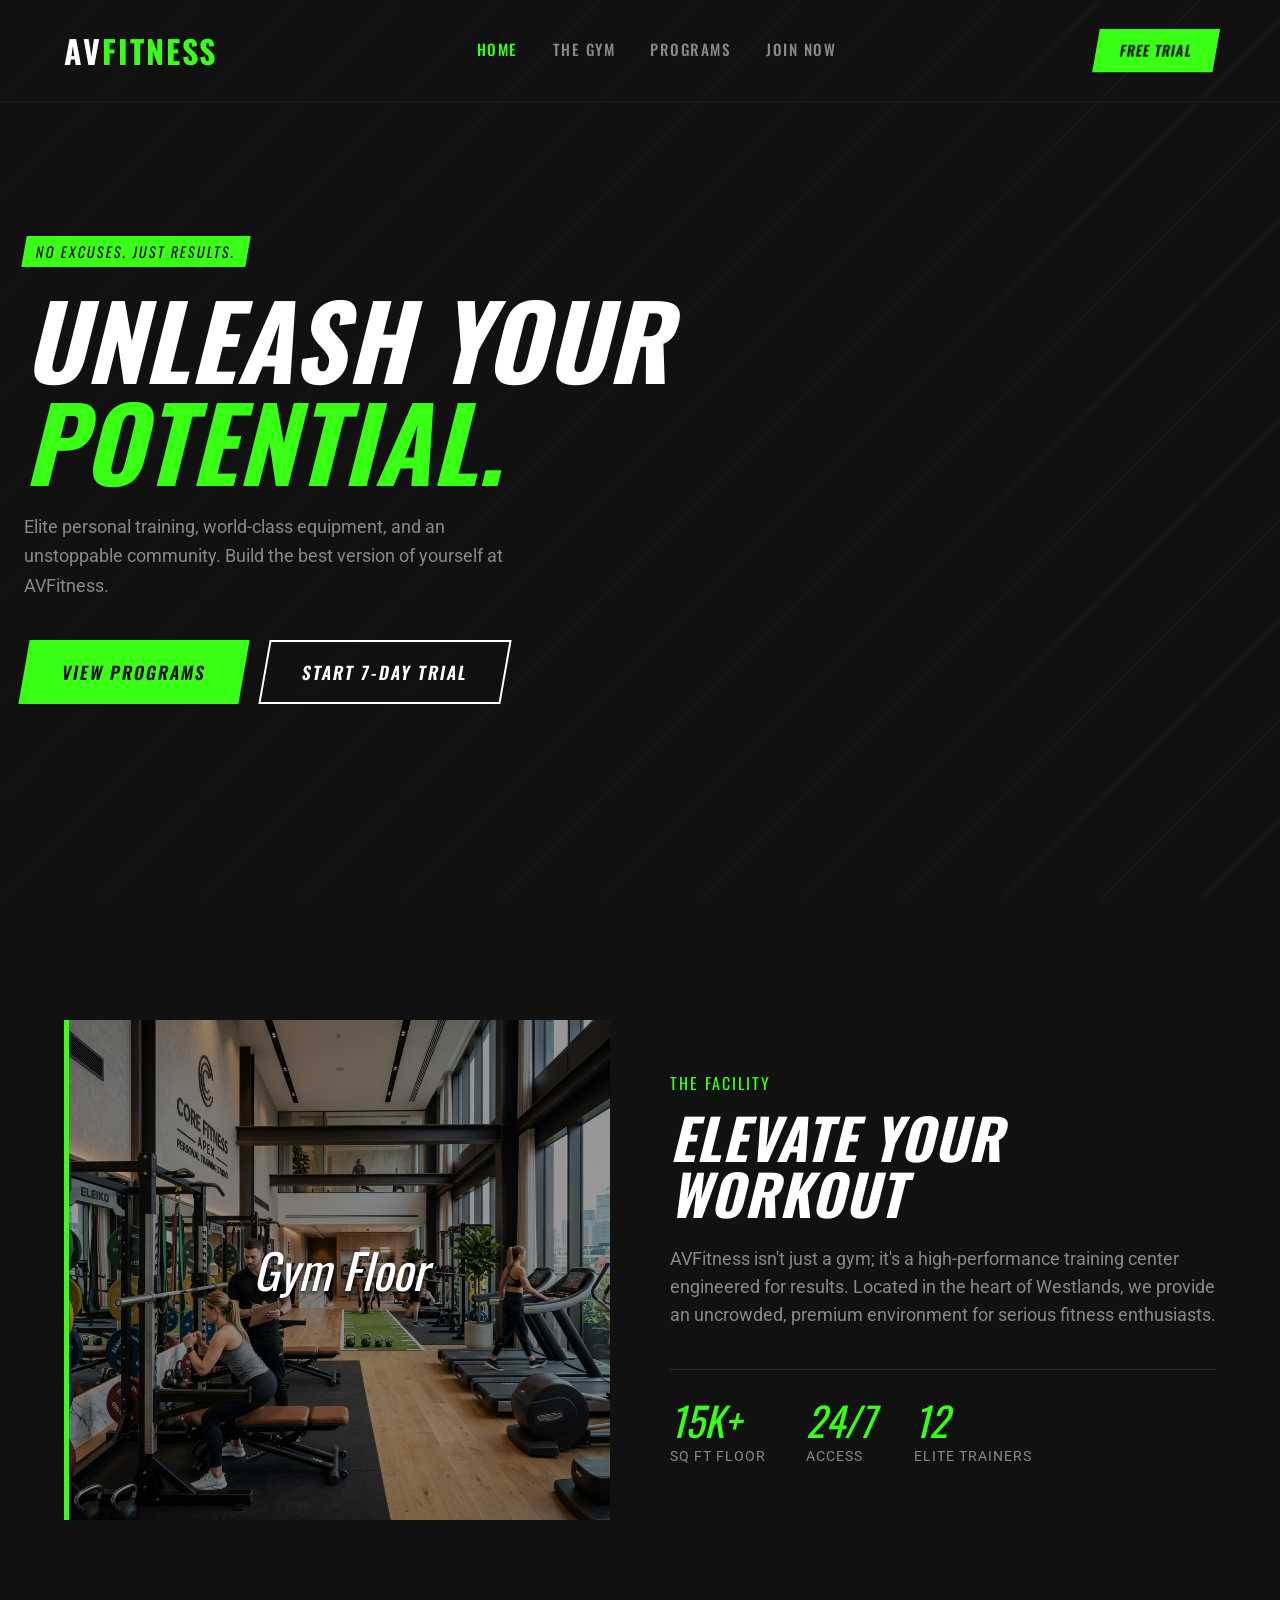
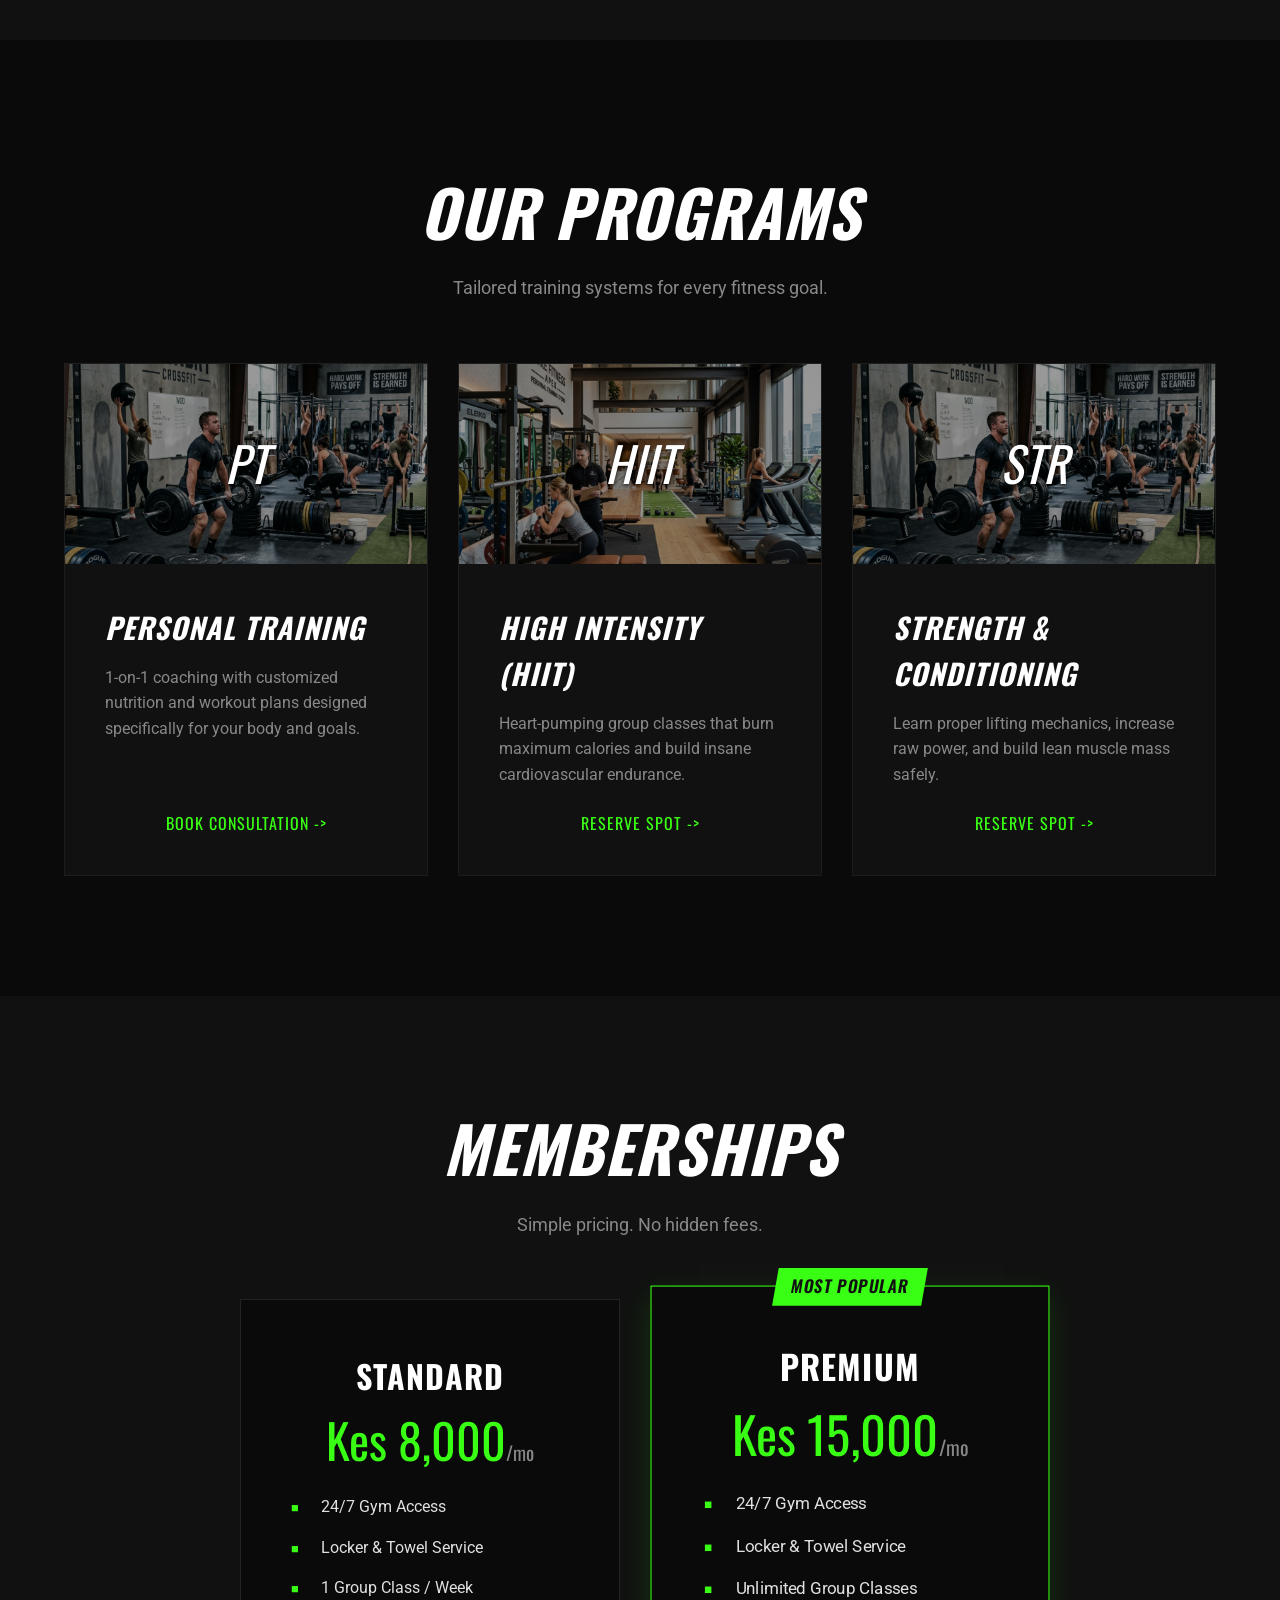
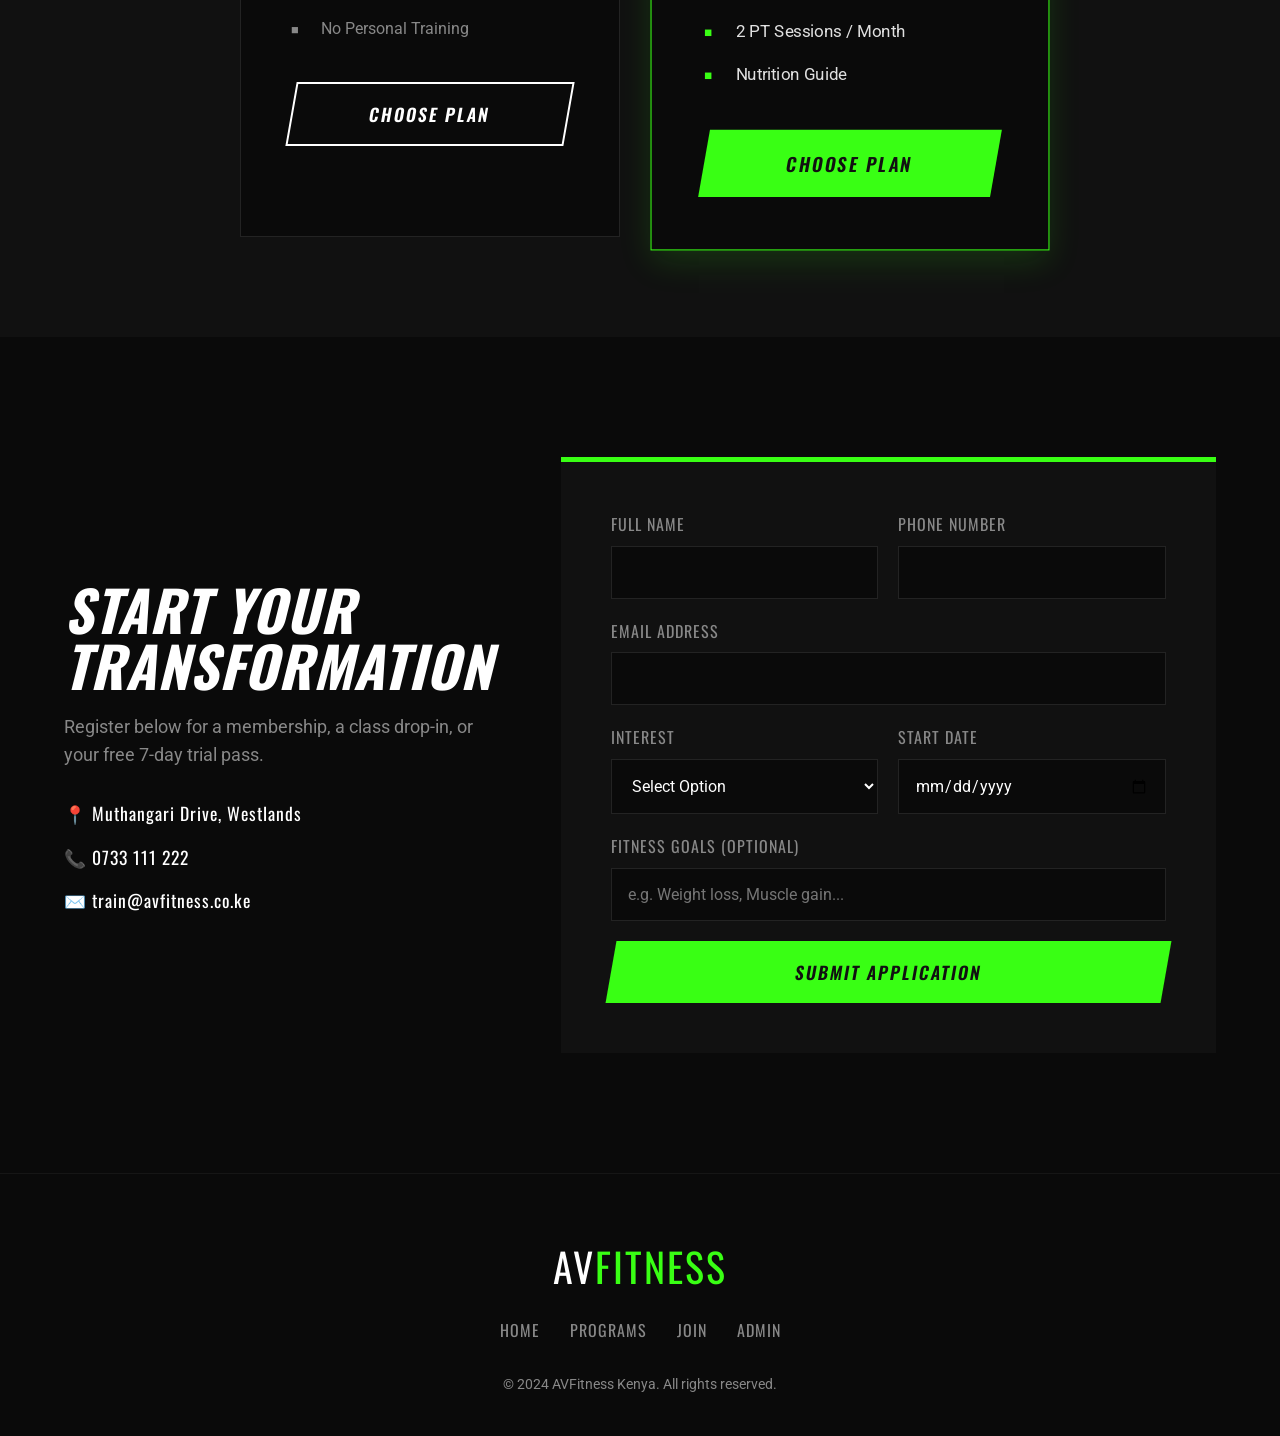
==== commit 01a89802: "Inject premium Google Imagen AI backgrounds" ====
--- a/index.html
+++ b/index.html
@@ -29,7 +29,7 @@
 </header>
 <section class="section dark-section" id="about">
 <div class="container"><div class="split-grid">
-<div class="split-img" style=" background-image: linear-gradient(rgba(0,0,0,0.4), rgba(0,0,0,0.4)), url('https://loremflickr.com/800/600/Gym,Floor?lock=1') !important; background-size: cover !important; background-position: center !important; color: white !important; text-shadow: 0 2px 4px rgba(0,0,0,0.8);">Gym Floor</div>
+<div class="split-img" style="color: white !important; text-shadow: 0 2px 4px rgba(0,0,0,0.8); background-image: linear-gradient(rgba(0,0,0,0.4), rgba(0,0,0,0.4)), url('images/luxury_gym.png') !important; background-size: cover !important; background-position: center !important; color: white !important; text-shadow: 0 2px 4px rgba(0,0,0,0.8);">Gym Floor</div>
 <div class="split-content">
 <span class="tag">The Facility</span>
 <h2>ELEVATE YOUR WORKOUT</h2>
@@ -47,7 +47,7 @@
 <div class="section-header"><h2>OUR PROGRAMS</h2><p>Tailored training systems for every fitness goal.</p></div>
 <div class="prog-grid">
 <div class="prog-card">
-<div class="prog-img img-1" style=" background-image: linear-gradient(rgba(0,0,0,0.4), rgba(0,0,0,0.4)), url('https://loremflickr.com/800/600/luxury,gym,fitness?lock=2') !important; background-size: cover !important; background-position: center !important; color: white !important; text-shadow: 0 2px 4px rgba(0,0,0,0.8);">PT</div>
+<div class="prog-img img-1" style="color: white !important; text-shadow: 0 2px 4px rgba(0,0,0,0.8); background-image: linear-gradient(rgba(0,0,0,0.4), rgba(0,0,0,0.4)), url('images/crossfit.png') !important; background-size: cover !important; background-position: center !important; color: white !important; text-shadow: 0 2px 4px rgba(0,0,0,0.8);">PT</div>
 <div class="prog-content">
 <h3>Personal Training</h3>
 <p>1-on-1 coaching with customized nutrition and workout plans designed specifically for your body and goals.</p>
@@ -55,7 +55,7 @@
 </div>
 </div>
 <div class="prog-card">
-<div class="prog-img img-2" style=" background-image: linear-gradient(rgba(0,0,0,0.4), rgba(0,0,0,0.4)), url('https://loremflickr.com/800/600/HIIT?lock=3') !important; background-size: cover !important; background-position: center !important; color: white !important; text-shadow: 0 2px 4px rgba(0,0,0,0.8);">HIIT</div>
+<div class="prog-img img-2" style="color: white !important; text-shadow: 0 2px 4px rgba(0,0,0,0.8); background-image: linear-gradient(rgba(0,0,0,0.4), rgba(0,0,0,0.4)), url('images/luxury_gym.png') !important; background-size: cover !important; background-position: center !important; color: white !important; text-shadow: 0 2px 4px rgba(0,0,0,0.8);">HIIT</div>
 <div class="prog-content">
 <h3>High Intensity (HIIT)</h3>
 <p>Heart-pumping group classes that burn maximum calories and build insane cardiovascular endurance.</p>
@@ -63,7 +63,7 @@
 </div>
 </div>
 <div class="prog-card">
-<div class="prog-img img-3" style=" background-image: linear-gradient(rgba(0,0,0,0.4), rgba(0,0,0,0.4)), url('https://loremflickr.com/800/600/luxury,gym,fitness?lock=4') !important; background-size: cover !important; background-position: center !important; color: white !important; text-shadow: 0 2px 4px rgba(0,0,0,0.8);">STR</div>
+<div class="prog-img img-3" style="color: white !important; text-shadow: 0 2px 4px rgba(0,0,0,0.8); background-image: linear-gradient(rgba(0,0,0,0.4), rgba(0,0,0,0.4)), url('images/crossfit.png') !important; background-size: cover !important; background-position: center !important; color: white !important; text-shadow: 0 2px 4px rgba(0,0,0,0.8);">STR</div>
 <div class="prog-content">
 <h3>Strength &amp; Conditioning</h3>
 <p>Learn proper lifting mechanics, increase raw power, and build lean muscle mass safely.</p>
